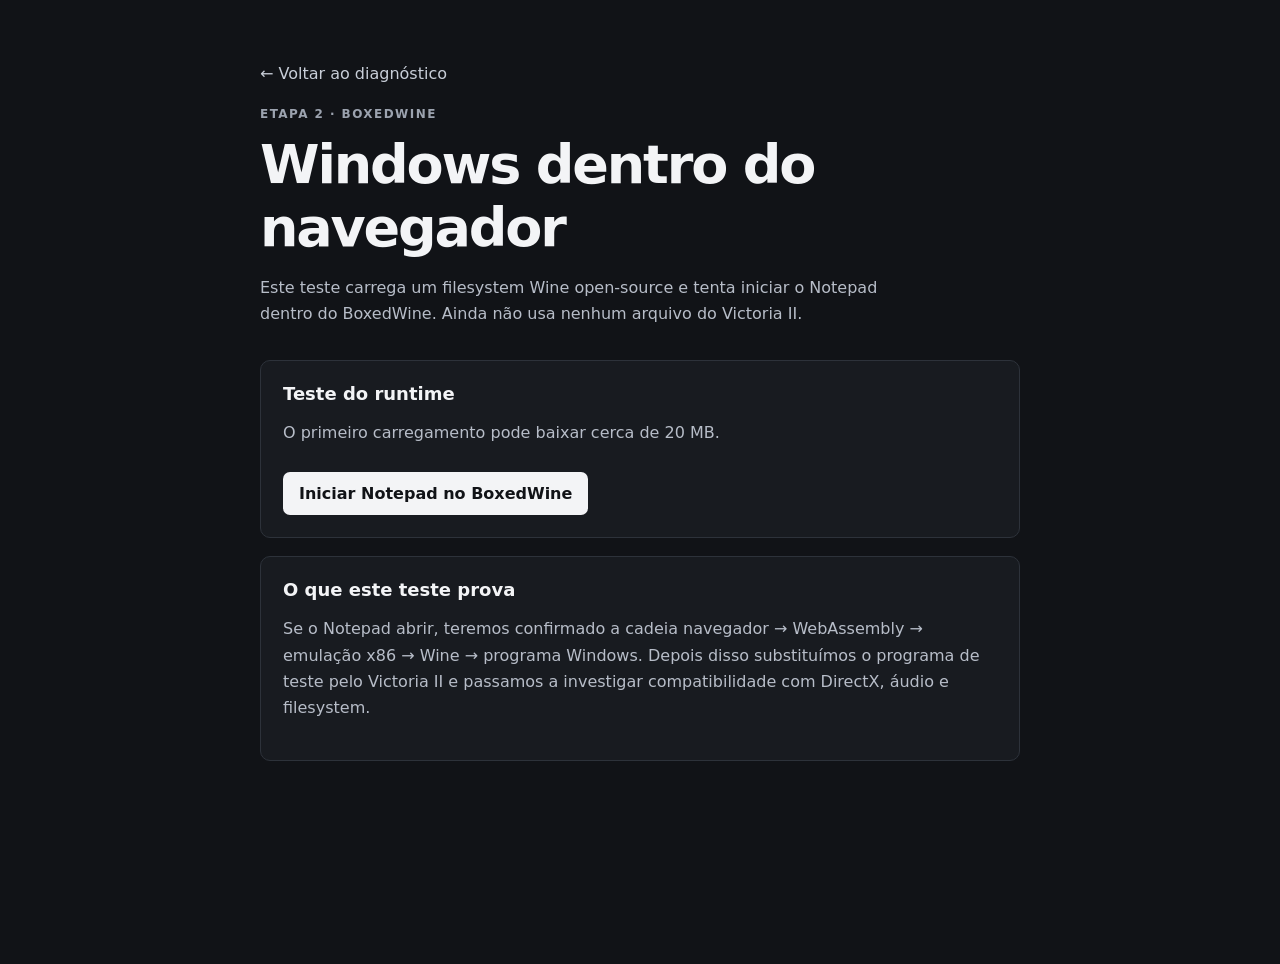
==== runtime.html @ 4f86f033 "Add BoxedWine runtime test screen" ====
<!DOCTYPE html>
<html lang="pt-BR">
<head>
    <meta charset="UTF-8">
    <meta name="viewport" content="width=device-width, initial-scale=1.0">
    <title>BoxedWine Test · Victoria II Browser</title>
    <link rel="stylesheet" href="style.css">

    <script>
        const isBrave = Boolean(navigator.brave);

        window.coi = {
            shouldRegister: () => !isBrave,
            shouldDeregister: () => isBrave,
            coepCredentialless: () => false,
            coepDegrade: () => false,
            doReload: () => window.location.reload(),
            quiet: true
        };
    </script>
    <script src="coi-serviceworker.js"></script>
</head>
<body>
    <main class="app">
        <a class="back-link" href="index.html">← Voltar ao diagnóstico</a>

        <div class="eyebrow" style="margin-top: 24px;">ETAPA 2 · BOXEDWINE</div>
        <h1>Windows dentro do navegador</h1>
        <p class="intro">
            Este teste carrega um filesystem Wine open-source e tenta iniciar o
            Notepad dentro do BoxedWine. Ainda não usa nenhum arquivo do Victoria II.
        </p>

        <section class="panel">
            <h2>Teste do runtime</h2>
            <p>
                O primeiro carregamento pode baixar cerca de 20 MB.
            </p>
            <a class="primary-button"
               href="boxedwine/boxedwine.html?root=boxedwine&p=notepad&resolution=800x600&sound=false&storage=memory">
                Iniciar Notepad no BoxedWine
            </a>
        </section>

        <section class="panel">
            <h2>O que este teste prova</h2>
            <p>
                Se o Notepad abrir, teremos confirmado a cadeia navegador → WebAssembly →
                emulação x86 → Wine → programa Windows. Depois disso substituímos o programa
                de teste pelo Victoria II e passamos a investigar compatibilidade com DirectX,
                áudio e filesystem.
            </p>
        </section>
    </main>
</body>
</html>
---- style.css ----
* {
    box-sizing: border-box;
}

:root {
    color-scheme: dark;
}

body {
    margin: 0;
    min-height: 100vh;
    background: #111317;
    color: #f3f4f6;
    font-family: Inter, ui-sans-serif, system-ui, -apple-system, BlinkMacSystemFont, "Segoe UI", sans-serif;
}

.app {
    width: min(760px, calc(100% - 32px));
    margin: 64px auto;
}

.eyebrow {
    margin-bottom: 12px;
    color: #9ca3af;
    font-size: 12px;
    font-weight: 700;
    letter-spacing: 0.12em;
}

h1 {
    margin: 0;
    font-size: clamp(32px, 7vw, 54px);
    letter-spacing: -0.04em;
}

h2 {
    margin-top: 0;
    font-size: 18px;
}

.intro,
.panel p,
footer {
    color: #b7bdc8;
    line-height: 1.65;
}

.intro {
    margin: 16px 0 32px;
    max-width: 650px;
}

.panel {
    margin-top: 18px;
    padding: 22px;
    border: 1px solid #2d323a;
    border-radius: 10px;
    background: #181b20;
}

.checks {
    display: grid;
    gap: 10px;
}

.check {
    display: flex;
    justify-content: space-between;
    gap: 16px;
    padding: 12px 14px;
    border: 1px solid #303640;
    border-radius: 7px;
    background: #14171b;
}

.check-name {
    font-weight: 600;
}

.check-result {
    text-align: right;
}

.pass .check-result {
    color: #8bd49c;
}

.fail .check-result {
    color: #ff9b9b;
}

.warn .check-result {
    color: #e9c46a;
}

.pending {
    color: #aeb4bd;
}

.primary-button {
    display: inline-block;
    margin-top: 10px;
    padding: 12px 16px;
    border-radius: 7px;
    background: #f3f4f6;
    color: #111317;
    text-decoration: none;
    font-weight: 700;
}

.primary-button:hover {
    opacity: 0.9;
}

.hidden {
    display: none;
}

.runtime-frame {
    width: 100%;
    min-height: 640px;
    border: 1px solid #303640;
    border-radius: 8px;
    background: #000;
}

.back-link {
    color: #c8ced8;
    text-decoration: none;
}

footer {
    margin-top: 28px;
    font-size: 13px;
}
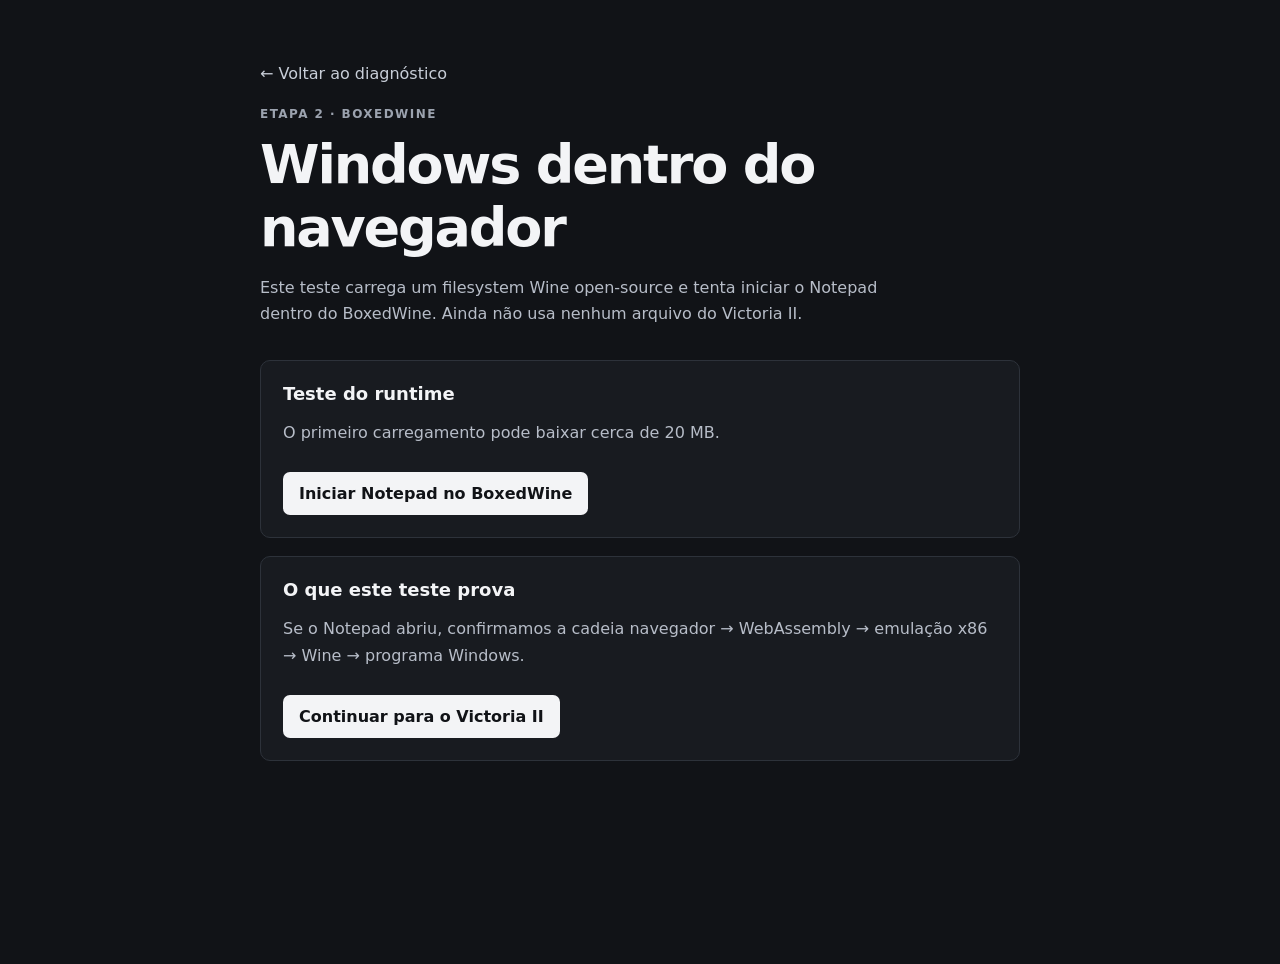
==== commit a593216f: "Link successful BoxedWine test to Victoria II validation" ====
--- a/runtime.html
+++ b/runtime.html
@@ -45,11 +45,12 @@
         <section class="panel">
             <h2>O que este teste prova</h2>
             <p>
-                Se o Notepad abrir, teremos confirmado a cadeia navegador → WebAssembly →
-                emulação x86 → Wine → programa Windows. Depois disso substituímos o programa
-                de teste pelo Victoria II e passamos a investigar compatibilidade com DirectX,
-                áudio e filesystem.
+                Se o Notepad abriu, confirmamos a cadeia navegador → WebAssembly →
+                emulação x86 → Wine → programa Windows.
             </p>
+            <a class="primary-button" href="vic2-test.html">
+                Continuar para o Victoria II
+            </a>
         </section>
     </main>
 </body>
